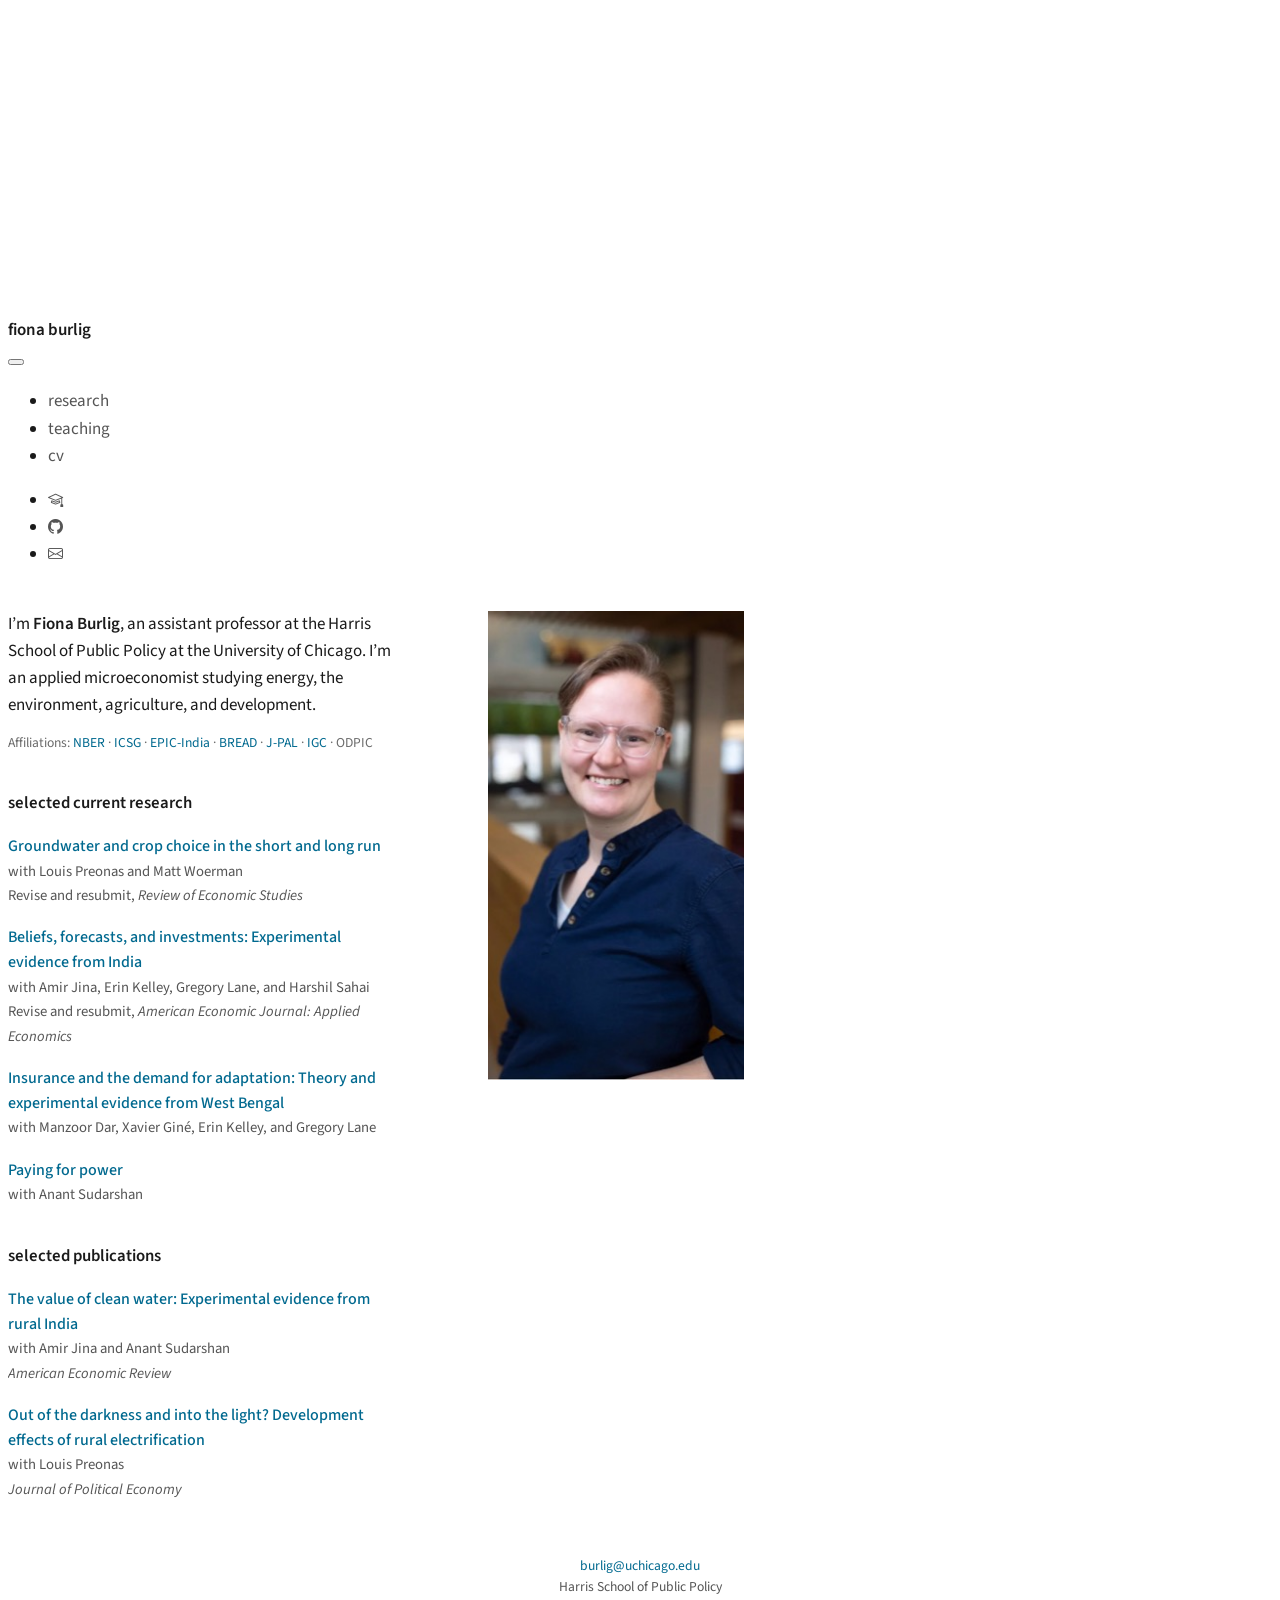
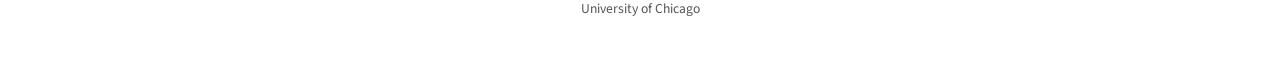
==== index.html @ f117a6cc "deploy: 55935562f91e60b789e64c464b46cfae5d90df68" ====
<!DOCTYPE html>
<html xmlns="http://www.w3.org/1999/xhtml" lang="en" xml:lang="en"><head>

<meta charset="utf-8">
<meta name="generator" content="quarto-1.10.18">

<meta name="viewport" content="width=device-width, initial-scale=1.0, user-scalable=yes">


<title>fiona burlig</title>
<style>
/* Default styles provided by pandoc.
** See https://pandoc.org/MANUAL.html#variables-for-html for config info.
*/
span.smallcaps{font-variant: small-caps;}
div.columns{display: flex; gap: 1.5em;}
div.column{flex: auto;}
@media screen {
div.columns{gap: min(4vw, 1.5em);}
div.column{overflow-x: auto;}
}
div.hanging-indent{margin-left: 1.5em; text-indent: -1.5em;}
ul.task-list{list-style: none;}
ul.task-list li input[type="checkbox"] {
  width: 0.8em;
  margin: 0 0.8em 0.2em -1em; /* quarto-specific, see https://github.com/quarto-dev/quarto-cli/issues/4556 */ 
  vertical-align: middle;
}
</style>


<script src="site_libs/quarto-nav/quarto-nav.js"></script>
<script src="site_libs/quarto-nav/headroom.min.js"></script>
<link href="./favicon.png" rel="icon" type="image/png">
<script src="site_libs/clipboard/clipboard.min.js"></script>
<script src="site_libs/quarto-html/quarto.js" type="module"></script>
<script src="site_libs/quarto-html/tabsets/tabsets.js" type="module"></script>
<script src="site_libs/quarto-html/popper.min.js"></script>
<script src="site_libs/quarto-html/tippy.umd.min.js"></script>
<link href="site_libs/quarto-html/tippy.css" rel="stylesheet">
<link href="site_libs/quarto-html/quarto-syntax-highlighting-64a204ab8560d761af7679ceaba22944.css" rel="stylesheet" id="quarto-text-highlighting-styles">
<script src="site_libs/bootstrap/bootstrap.min.js"></script>
<link href="site_libs/bootstrap/bootstrap-icons.css" rel="stylesheet">
<link href="site_libs/bootstrap/bootstrap-e3adbaa939bcd423dddc8c8a834270b4.min.css" rel="stylesheet" append-hash="true" id="quarto-bootstrap" data-mode="light">
<script id="quarto-search-options" type="application/json">{
  "language": {
    "search-no-results-text": "No results",
    "search-matching-documents-text": "matching documents",
    "search-copy-link-title": "Copy link to search",
    "search-hide-matches-text": "Hide additional matches",
    "search-more-match-text": "more match in this document",
    "search-more-matches-text": "more matches in this document",
    "search-clear-button-title": "Clear",
    "search-text-placeholder": "",
    "search-detached-cancel-button-title": "Cancel",
    "search-submit-button-title": "Submit",
    "search-label": "Search"
  }
}</script>
<meta name="format-detection" content="telephone=no">


<link rel="stylesheet" href="styles.css">
<meta property="og:title" content="– fiona burlig">
<meta property="og:image" content="https://fionaburlig.com/headshot.jpg">
<meta property="og:site_name" content="fiona burlig">
<meta property="og:image:alt" content="Fiona Burlig">
</head>

<body class="nav-fixed fullcontent quarto-light">

<div id="quarto-search-results"></div>
  <header id="quarto-header" class="headroom fixed-top">
    <nav class="navbar navbar-expand-lg " data-bs-theme="dark">
      <div class="navbar-container container-fluid">
      <div class="navbar-brand-container mx-auto">
    <a class="navbar-brand" href="./index.html">
    <span class="navbar-title">fiona burlig</span>
    </a>
  </div>
          <button class="navbar-toggler" type="button" data-bs-toggle="collapse" data-bs-target="#navbarCollapse" aria-controls="navbarCollapse" role="menu" aria-expanded="false" aria-label="Toggle navigation" onclick="if (window.quartoToggleHeadroom) { window.quartoToggleHeadroom(); }">
  <span class="navbar-toggler-icon"></span>
</button>
          <div class="collapse navbar-collapse" id="navbarCollapse">
            <ul class="navbar-nav navbar-nav-scroll me-auto">
  <li class="nav-item">
    <a class="nav-link" href="./research.html"> 
<span class="menu-text">research</span></a>
  </li>  
  <li class="nav-item">
    <a class="nav-link" href="./teaching.html"> 
<span class="menu-text">teaching</span></a>
  </li>  
  <li class="nav-item">
    <a class="nav-link" href="./cv.pdf"> 
<span class="menu-text">cv</span></a>
  </li>  
</ul>
            <ul class="navbar-nav navbar-nav-scroll ms-auto">
  <li class="nav-item compact">
    <a class="nav-link" href="https://scholar.google.com/citations?user=73OXPLsAAAAJ"> <i class="bi bi-mortarboard" role="img" aria-label="Google Scholar">
</i> 
<span class="menu-text"></span></a>
  </li>  
  <li class="nav-item compact">
    <a class="nav-link" href="https://github.com/fburlig"> <i class="bi bi-github" role="img" aria-label="GitHub">
</i> 
<span class="menu-text"></span></a>
  </li>  
  <li class="nav-item compact">
    <a class="nav-link" href="mailto:burlig@uchicago.edu"> <i class="bi bi-envelope" role="img" aria-label="Email">
</i> 
<span class="menu-text"></span></a>
  </li>  
</ul>
          </div> <!-- /navcollapse -->
            <div class="quarto-navbar-tools">
</div>
      </div> <!-- /container-fluid -->
    </nav>
</header>
<!-- content -->
<div id="quarto-content" class="quarto-container page-columns page-rows-contents page-layout-article page-navbar">
<!-- sidebar -->
<!-- margin-sidebar -->
    
<!-- main -->
<main class="content" id="quarto-document-content"><header id="title-block-header" class="quarto-title-block"></header>




<div class="columns">
<div class="column" style="width:56%;">
<p>I’m <strong>Fiona Burlig</strong>, an assistant professor at the Harris School of Public Policy at the University of Chicago. I’m an applied microeconomist studying energy, the environment, agriculture, and development.</p>
<p class="affil">
Affiliations: <a href="https://www.nber.org/people/fiona_burlig">NBER</a> · <a href="https://climate.uchicago.edu/people/fiona-burlig/">ICSG</a> · <a href="https://epic.uchicago.in/people/fiona-burlig/">EPIC-India</a> · <a href="https://www.ibread.org/who-we-are">BREAD</a> · <a href="https://www.povertyactionlab.org/person/burlig">J-PAL</a> · <a href="https://www.theigc.org/people/fiona-burlig">IGC</a> · ODPIC
</p>
<section id="selected-current-research" class="level3">
<h3 data-anchor-id="selected-current-research">selected current research</h3>
<div class="feat">
<p><span class="ftitle"><a href="s/20260203_BPW_groundwater_with_appx.pdf">Groundwater and crop choice in the short and long run</a></span><br> <span class="meta">with Louis Preonas and Matt Woerman</span><br> <span class="meta">Revise and resubmit, <em>Review of Economic Studies</em></span></p>
</div>
<div class="feat">
<p><span class="ftitle"><a href="s/20260403_BJKLS_forecasts.pdf">Beliefs, forecasts, and investments: Experimental evidence from India</a></span><br> <span class="meta">with Amir Jina, Erin Kelley, Gregory Lane, and Harshil Sahai</span><br> <span class="meta">Revise and resubmit, <em>American Economic Journal: Applied Economics</em></span></p>
</div>
<div class="feat">
<p><span class="ftitle"><a href="s/20260610_BDGKL_InsureAdapt.pdf">Insurance and the demand for adaptation: Theory and experimental evidence from West Bengal</a></span><br> <span class="meta">with Manzoor Dar, Xavier Giné, Erin Kelley, and Gregory Lane</span></p>
</div>
<div class="feat">
<p><span class="ftitle"><a href="s/20260616_BS_PayingForPower.pdf">Paying for power</a></span><br> <span class="meta">with Anant Sudarshan</span></p>
</div>
</section>
<section id="selected-publications" class="level3">
<h3 data-anchor-id="selected-publications">selected publications</h3>
<div class="feat">
<p><span class="ftitle"><a href="s/BJS_IndiaWater_Published_with_appx.pdf">The value of clean water: Experimental evidence from rural India</a></span><br> <span class="meta">with Amir Jina and Anant Sudarshan</span><br> <span class="meta"><em>American Economic Review</em></span></p>
</div>
<div class="feat">
<p><span class="ftitle"><a href="s/Burlig_Preonas_RGGVY_published_with_appx.pdf">Out of the darkness and into the light? Development effects of rural electrification</a></span><br> <span class="meta">with Louis Preonas</span><br> <span class="meta"><em>Journal of Political Economy</em></span></p>
</div>
</section>
</div><div class="column" style="width:5%;">

</div><div class="column headshot" style="width:39%;">
<p><img src="headshot.jpg" class="img-fluid" alt="Fiona Burlig"></p>
</div>
</div>



</main> <!-- /main -->
<script>document.querySelectorAll('a[href$=".pdf"]').forEach(a=>{a.target="_blank";a.rel="noopener"});</script>
<script id="quarto-html-after-body" type="application/javascript">
  window.document.addEventListener("DOMContentLoaded", function (event) {
    const isCodeAnnotation = (el) => {
      for (const clz of el.classList) {
        if (clz.startsWith('code-annotation-')) {                     
          return true;
        }
      }
      return false;
    }
    const onCopySuccess = function(e) {
      // button target
      const button = e.trigger;
      // don't keep focus
      button.blur();
      // flash "checked"
      button.classList.add('code-copy-button-checked');
      var currentTitle = button.getAttribute("title");
      button.setAttribute("title", "Copied!");
      let tooltip;
      if (window.bootstrap) {
        button.setAttribute("data-bs-toggle", "tooltip");
        button.setAttribute("data-bs-placement", "left");
        button.setAttribute("data-bs-title", "Copied!");
        tooltip = new bootstrap.Tooltip(button, 
          { trigger: "manual", 
            customClass: "code-copy-button-tooltip",
            offset: [0, -8]});
        tooltip.show();    
      }
      setTimeout(function() {
        if (tooltip) {
          tooltip.hide();
          button.removeAttribute("data-bs-title");
          button.removeAttribute("data-bs-toggle");
          button.removeAttribute("data-bs-placement");
        }
        button.setAttribute("title", currentTitle);
        button.classList.remove('code-copy-button-checked');
      }, 1000);
      // clear code selection
      e.clearSelection();
    }
    const getTextToCopy = function(trigger) {
      const outerScaffold = trigger.parentElement.cloneNode(true);
      const codeEl = outerScaffold.querySelector('code');
      for (const childEl of codeEl.children) {
        if (isCodeAnnotation(childEl)) {
          childEl.remove();
        }
      }
      return codeEl.innerText;
    }
    const clipboard = new window.ClipboardJS('.code-copy-button:not([data-in-quarto-modal])', {
      text: getTextToCopy
    });
    clipboard.on('success', onCopySuccess);
    if (window.document.getElementById('quarto-embedded-source-code-modal')) {
      const clipboardModal = new window.ClipboardJS('.code-copy-button[data-in-quarto-modal]', {
        text: getTextToCopy,
        container: window.document.getElementById('quarto-embedded-source-code-modal')
      });
      clipboardModal.on('success', onCopySuccess);
    }
      var localhostRegex = new RegExp(/^(?:http|https):\/\/localhost\:?[0-9]*\//);
      var mailtoRegex = new RegExp(/^mailto:/);
        var filterRegex = new RegExp("https:\/\/fionaburlig\.com");
      var isInternal = (href) => {
          return filterRegex.test(href) || localhostRegex.test(href) || mailtoRegex.test(href);
      }
      // Inspect non-navigation links and adorn them if external
     var links = window.document.querySelectorAll('a[href]:not(.nav-link):not(.navbar-brand):not(.toc-action):not(.sidebar-link):not(.sidebar-item-toggle):not(.pagination-link):not(.no-external):not([aria-hidden]):not(.dropdown-item):not(.quarto-navigation-tool):not(.about-link)');
      for (var i=0; i<links.length; i++) {
        const link = links[i];
        if (!isInternal(link.href)) {
          // undo the damage that might have been done by quarto-nav.js in the case of
          // links that we want to consider external
          if (link.dataset.originalHref !== undefined) {
            link.href = link.dataset.originalHref;
          }
        }
      }
    function tippyHover(el, contentFn, onTriggerFn, onUntriggerFn) {
      const config = {
        allowHTML: true,
        maxWidth: 500,
        delay: 100,
        arrow: false,
        appendTo: function(el) {
            return el.parentElement;
        },
        interactive: true,
        interactiveBorder: 10,
        theme: 'quarto',
        placement: 'bottom-start',
      };
      if (contentFn) {
        config.content = contentFn;
      }
      if (onTriggerFn) {
        config.onTrigger = onTriggerFn;
      }
      if (onUntriggerFn) {
        config.onUntrigger = onUntriggerFn;
      }
      window.tippy(el, config); 
    }
    const noterefs = window.document.querySelectorAll('a[role="doc-noteref"]');
    for (var i=0; i<noterefs.length; i++) {
      const ref = noterefs[i];
      tippyHover(ref, function() {
        // use id or data attribute instead here
        let href = ref.getAttribute('data-footnote-href') || ref.getAttribute('href');
        try { href = new URL(href).hash; } catch {}
        const id = href.replace(/^#\/?/, "");
        const note = window.document.getElementById(id);
        if (note) {
          return note.innerHTML;
        } else {
          return "";
        }
      });
    }
    const xrefs = window.document.querySelectorAll('a.quarto-xref');
    const processXRef = (id, note) => {
      // Strip column container classes
      const stripColumnClz = (el) => {
        el.classList.remove("page-full", "page-columns");
        if (el.children) {
          for (const child of el.children) {
            stripColumnClz(child);
          }
        }
      }
      stripColumnClz(note)
      if (id === null || id.startsWith('sec-')) {
        // Special case sections, only their first couple elements
        const container = document.createElement("div");
        if (note.children && note.children.length > 2) {
          container.appendChild(note.children[0].cloneNode(true));
          for (let i = 1; i < note.children.length; i++) {
            const child = note.children[i];
            if (child.tagName === "P" && child.innerText === "") {
              continue;
            } else {
              container.appendChild(child.cloneNode(true));
              break;
            }
          }
          if (window.Quarto?.typesetMath) {
            window.Quarto.typesetMath(container);
          }
          return container.innerHTML
        } else {
          if (window.Quarto?.typesetMath) {
            window.Quarto.typesetMath(note);
          }
          return note.innerHTML;
        }
      } else {
        // Remove any anchor links if they are present
        const anchorLink = note.querySelector('a.anchorjs-link');
        if (anchorLink) {
          anchorLink.remove();
        }
        if (window.Quarto?.typesetMath) {
          window.Quarto.typesetMath(note);
        }
        if (note.classList.contains("callout")) {
          return note.outerHTML;
        } else {
          return note.innerHTML;
        }
      }
    }
    for (var i=0; i<xrefs.length; i++) {
      const xref = xrefs[i];
      tippyHover(xref, undefined, function(instance) {
        instance.disable();
        let url = xref.getAttribute('href');
        let hash = undefined; 
        if (url.startsWith('#')) {
          hash = url;
        } else {
          try { hash = new URL(url).hash; } catch {}
        }
        if (hash) {
          const id = hash.replace(/^#\/?/, "");
          const note = window.document.getElementById(id);
          if (note !== null) {
            try {
              const html = processXRef(id, note.cloneNode(true));
              instance.setContent(html);
            } finally {
              instance.enable();
              instance.show();
            }
          } else {
            // See if we can fetch this
            fetch(url.split('#')[0])
            .then(res => res.text())
            .then(html => {
              const parser = new DOMParser();
              const htmlDoc = parser.parseFromString(html, "text/html");
              const note = htmlDoc.getElementById(id);
              if (note !== null) {
                const html = processXRef(id, note);
                instance.setContent(html);
              } 
            }).finally(() => {
              instance.enable();
              instance.show();
            });
          }
        } else {
          // See if we can fetch a full url (with no hash to target)
          // This is a special case and we should probably do some content thinning / targeting
          fetch(url)
          .then(res => res.text())
          .then(html => {
            const parser = new DOMParser();
            const htmlDoc = parser.parseFromString(html, "text/html");
            const note = htmlDoc.querySelector('main.content');
            if (note !== null) {
              // This should only happen for chapter cross references
              // (since there is no id in the URL)
              // remove the first header
              if (note.children.length > 0 && note.children[0].tagName === "HEADER") {
                note.children[0].remove();
              }
              const html = processXRef(null, note);
              instance.setContent(html);
            } 
          }).finally(() => {
            instance.enable();
            instance.show();
          });
        }
      }, function(instance) {
      });
    }
        let selectedAnnoteEl;
        const selectorForAnnotation = ( cell, annotation) => {
          let cellAttr = 'data-code-cell="' + cell + '"';
          let lineAttr = 'data-code-annotation="' +  annotation + '"';
          const selector = 'span[' + cellAttr + '][' + lineAttr + ']';
          return selector;
        }
        const selectCodeLines = (annoteEl) => {
          const doc = window.document;
          const targetCell = annoteEl.getAttribute("data-target-cell");
          const targetAnnotation = annoteEl.getAttribute("data-target-annotation");
          const annoteSpan = window.document.querySelector(selectorForAnnotation(targetCell, targetAnnotation));
          const lines = annoteSpan.getAttribute("data-code-lines").split(",");
          const lineIds = lines.map((line) => {
            return targetCell + "-" + line;
          })
          let top = null;
          let height = null;
          let parent = null;
          if (lineIds.length > 0) {
              //compute the position of the single el (top and bottom and make a div)
              const el = window.document.getElementById(lineIds[0]);
              top = el.offsetTop;
              height = el.offsetHeight;
              parent = el.parentElement.parentElement;
            if (lineIds.length > 1) {
              const lastEl = window.document.getElementById(lineIds[lineIds.length - 1]);
              const bottom = lastEl.offsetTop + lastEl.offsetHeight;
              height = bottom - top;
            }
            if (top !== null && height !== null && parent !== null) {
              // cook up a div (if necessary) and position it 
              let div = window.document.getElementById("code-annotation-line-highlight");
              if (div === null) {
                div = window.document.createElement("div");
                div.setAttribute("id", "code-annotation-line-highlight");
                div.style.position = 'absolute';
                parent.appendChild(div);
              }
              div.style.top = top - 2 + "px";
              div.style.height = height + 4 + "px";
              div.style.left = 0;
              let gutterDiv = window.document.getElementById("code-annotation-line-highlight-gutter");
              if (gutterDiv === null) {
                gutterDiv = window.document.createElement("div");
                gutterDiv.setAttribute("id", "code-annotation-line-highlight-gutter");
                gutterDiv.style.position = 'absolute';
                const codeCell = window.document.getElementById(targetCell);
                const gutter = codeCell.querySelector('.code-annotation-gutter');
                gutter.appendChild(gutterDiv);
              }
              gutterDiv.style.top = top - 2 + "px";
              gutterDiv.style.height = height + 4 + "px";
            }
            selectedAnnoteEl = annoteEl;
          }
        };
        const unselectCodeLines = () => {
          const elementsIds = ["code-annotation-line-highlight", "code-annotation-line-highlight-gutter"];
          elementsIds.forEach((elId) => {
            const div = window.document.getElementById(elId);
            if (div) {
              div.remove();
            }
          });
          selectedAnnoteEl = undefined;
        };
          // Handle positioning of the toggle
      window.addEventListener(
        "resize",
        throttle(() => {
          elRect = undefined;
          if (selectedAnnoteEl) {
            selectCodeLines(selectedAnnoteEl);
          }
        }, 10)
      );
      function throttle(fn, ms) {
      let throttle = false;
      let timer;
        return (...args) => {
          if(!throttle) { // first call gets through
              fn.apply(this, args);
              throttle = true;
          } else { // all the others get throttled
              if(timer) clearTimeout(timer); // cancel #2
              timer = setTimeout(() => {
                fn.apply(this, args);
                timer = throttle = false;
              }, ms);
          }
        };
      }
        // Attach click handler to the DT
        const annoteDls = window.document.querySelectorAll('dt[data-target-cell]');
        for (const annoteDlNode of annoteDls) {
          annoteDlNode.addEventListener('click', (event) => {
            const clickedEl = event.target;
            if (clickedEl !== selectedAnnoteEl) {
              unselectCodeLines();
              const activeEl = window.document.querySelector('dt[data-target-cell].code-annotation-active');
              if (activeEl) {
                activeEl.classList.remove('code-annotation-active');
              }
              selectCodeLines(clickedEl);
              clickedEl.classList.add('code-annotation-active');
            } else {
              // Unselect the line
              unselectCodeLines();
              clickedEl.classList.remove('code-annotation-active');
            }
          });
        }
    const findCites = (el) => {
      const parentEl = el.parentElement;
      if (parentEl) {
        const cites = parentEl.dataset.cites;
        if (cites) {
          return {
            el,
            cites: cites.split(' ')
          };
        } else {
          return findCites(el.parentElement)
        }
      } else {
        return undefined;
      }
    };
    var bibliorefs = window.document.querySelectorAll('a[role="doc-biblioref"]');
    for (var i=0; i<bibliorefs.length; i++) {
      const ref = bibliorefs[i];
      const citeInfo = findCites(ref);
      if (citeInfo) {
        tippyHover(citeInfo.el, function() {
          var popup = window.document.createElement('div');
          citeInfo.cites.forEach(function(cite) {
            var citeDiv = window.document.createElement('div');
            citeDiv.classList.add('hanging-indent');
            citeDiv.classList.add('csl-entry');
            var biblioDiv = window.document.getElementById('ref-' + cite);
            if (biblioDiv) {
              citeDiv.innerHTML = biblioDiv.innerHTML;
            }
            popup.appendChild(citeDiv);
          });
          return popup.innerHTML;
        });
      }
    }
  });
  </script>
</div> <!-- /content -->
<footer class="footer">
  <div class="nav-footer">
    <div class="nav-footer-left">
      &nbsp;
    </div>   
    <div class="nav-footer-center">
<p><a href="mailto:burlig@uchicago.edu">burlig@uchicago.edu</a><br>Harris School of Public Policy<br>University of Chicago</p>
</div>
    <div class="nav-footer-right">
      &nbsp;
    </div>
  </div>
</footer>




</body></html>
---- site_libs/quarto-html/tippy.css ----
.tippy-box[data-animation=fade][data-state=hidden]{opacity:0}[data-tippy-root]{max-width:calc(100vw - 10px)}.tippy-box{position:relative;background-color:#333;color:#fff;border-radius:4px;font-size:14px;line-height:1.4;white-space:normal;outline:0;transition-property:transform,visibility,opacity}.tippy-box[data-placement^=top]>.tippy-arrow{bottom:0}.tippy-box[data-placement^=top]>.tippy-arrow:before{bottom:-7px;left:0;border-width:8px 8px 0;border-top-color:initial;transform-origin:center top}.tippy-box[data-placement^=bottom]>.tippy-arrow{top:0}.tippy-box[data-placement^=bottom]>.tippy-arrow:before{top:-7px;left:0;border-width:0 8px 8px;border-bottom-color:initial;transform-origin:center bottom}.tippy-box[data-placement^=left]>.tippy-arrow{right:0}.tippy-box[data-placement^=left]>.tippy-arrow:before{border-width:8px 0 8px 8px;border-left-color:initial;right:-7px;transform-origin:center left}.tippy-box[data-placement^=right]>.tippy-arrow{left:0}.tippy-box[data-placement^=right]>.tippy-arrow:before{left:-7px;border-width:8px 8px 8px 0;border-right-color:initial;transform-origin:center right}.tippy-box[data-inertia][data-state=visible]{transition-timing-function:cubic-bezier(.54,1.5,.38,1.11)}.tippy-arrow{width:16px;height:16px;color:#333}.tippy-arrow:before{content:"";position:absolute;border-color:transparent;border-style:solid}.tippy-content{position:relative;padding:5px 9px;z-index:1}
---- site_libs/quarto-html/quarto-syntax-highlighting-64a204ab8560d761af7679ceaba22944.css ----
/* quarto syntax highlight colors */
:root {
  --quarto-hl-ot-color: #003B4F;
  --quarto-hl-at-color: #657422;
  --quarto-hl-ss-color: #20794D;
  --quarto-hl-an-color: #5E5E5E;
  --quarto-hl-fu-color: #4758AB;
  --quarto-hl-st-color: #20794D;
  --quarto-hl-cf-color: #003B4F;
  --quarto-hl-op-color: #5E5E5E;
  --quarto-hl-er-color: #AD0000;
  --quarto-hl-bn-color: #AD0000;
  --quarto-hl-al-color: #AD0000;
  --quarto-hl-va-color: #111111;
  --quarto-hl-bu-color: inherit;
  --quarto-hl-ex-color: inherit;
  --quarto-hl-pp-color: #AD0000;
  --quarto-hl-in-color: #5E5E5E;
  --quarto-hl-vs-color: #20794D;
  --quarto-hl-wa-color: #5E5E5E;
  --quarto-hl-do-color: #5E5E5E;
  --quarto-hl-im-color: #00769E;
  --quarto-hl-ch-color: #20794D;
  --quarto-hl-dt-color: #AD0000;
  --quarto-hl-fl-color: #AD0000;
  --quarto-hl-co-color: #5E5E5E;
  --quarto-hl-cv-color: #5E5E5E;
  --quarto-hl-cn-color: #8f5902;
  --quarto-hl-sc-color: #5E5E5E;
  --quarto-hl-dv-color: #AD0000;
  --quarto-hl-kw-color: #003B4F;
}

/* other quarto variables */
:root {
  --quarto-font-monospace: SFMono-Regular, Menlo, Monaco, Consolas, "Liberation Mono", "Courier New", monospace;
}

/* syntax highlight based on Pandoc's rules */
pre > code.sourceCode > span {
  color: #003B4F;
}

code.sourceCode > span {
  color: #003B4F;
}

div.sourceCode,
div.sourceCode pre.sourceCode {
  color: #003B4F;
}

/* Normal */
code span {
  color: #003B4F;
}

/* Alert */
code span.al {
  color: #AD0000;
  font-style: inherit;
}

/* Annotation */
code span.an {
  color: #5E5E5E;
  font-style: inherit;
}

/* Attribute */
code span.at {
  color: #657422;
  font-style: inherit;
}

/* BaseN */
code span.bn {
  color: #AD0000;
  font-style: inherit;
}

/* BuiltIn */
code span.bu {
  font-style: inherit;
}

/* ControlFlow */
code span.cf {
  color: #003B4F;
  font-weight: bold;
  font-style: inherit;
}

/* Char */
code span.ch {
  color: #20794D;
  font-style: inherit;
}

/* Constant */
code span.cn {
  color: #8f5902;
  font-style: inherit;
}

/* Comment */
code span.co {
  color: #5E5E5E;
  font-style: inherit;
}

/* CommentVar */
code span.cv {
  color: #5E5E5E;
  font-style: italic;
}

/* Documentation */
code span.do {
  color: #5E5E5E;
  font-style: italic;
}

/* DataType */
code span.dt {
  color: #AD0000;
  font-style: inherit;
}

/* DecVal */
code span.dv {
  color: #AD0000;
  font-style: inherit;
}

/* Error */
code span.er {
  color: #AD0000;
  font-style: inherit;
}

/* Extension */
code span.ex {
  font-style: inherit;
}

/* Float */
code span.fl {
  color: #AD0000;
  font-style: inherit;
}

/* Function */
code span.fu {
  color: #4758AB;
  font-style: inherit;
}

/* Import */
code span.im {
  color: #00769E;
  font-style: inherit;
}

/* Information */
code span.in {
  color: #5E5E5E;
  font-style: inherit;
}

/* Keyword */
code span.kw {
  color: #003B4F;
  font-weight: bold;
  font-style: inherit;
}

/* Operator */
code span.op {
  color: #5E5E5E;
  font-style: inherit;
}

/* Other */
code span.ot {
  color: #003B4F;
  font-style: inherit;
}

/* Preprocessor */
code span.pp {
  color: #AD0000;
  font-style: inherit;
}

/* SpecialChar */
code span.sc {
  color: #5E5E5E;
  font-style: inherit;
}

/* SpecialString */
code span.ss {
  color: #20794D;
  font-style: inherit;
}

/* String */
code span.st {
  color: #20794D;
  font-style: inherit;
}

/* Variable */
code span.va {
  color: #111111;
  font-style: inherit;
}

/* VerbatimString */
code span.vs {
  color: #20794D;
  font-style: inherit;
}

/* Warning */
code span.wa {
  color: #5E5E5E;
  font-style: italic;
}

.prevent-inlining {
  content: "</";
}

/*# sourceMappingURL=9d8d5bb603a83b8298b89080a598c93b.css.map */
---- styles.css ----
@import url(https://fonts.googleapis.com/css2?family=Source+Sans+3:ital,wght@0,400;0,500;0,600;1,400&display=swap);

/* Navbar */
.navbar { background: #fff; padding-top: 1rem; padding-bottom: .5rem; }
.navbar .navbar-brand { color: #1a1a1a; font-weight: 600; }
.navbar a { color: #555; }
.navbar a:hover { color: #00698f; }
.navbar-nav .nav-link.active { color: #1a1a1a; }
.navbar .bi { font-size: .95rem; }

/* Type */
body { font-family: 'Source Sans 3', sans-serif; font-weight: 400; font-size: 17px; color: #1a1a1a; line-height: 1.6; }
strong { font-weight: 600; }
h1, h2, h3 { font-family: 'Source Sans 3', sans-serif; font-weight: 600; color: #1a1a1a; }
h3 { font-size: 1.05rem; margin-top: 2.25rem; }
h2 { font-size: 1.1rem; margin-top: 2.75rem; margin-bottom: 1.25rem; border: none; }
.quarto-title h1.title { font-size: 1.35rem; font-weight: 600; margin-bottom: 1.5rem; }
a { color: #00698f; text-decoration: none; }
a:hover { text-decoration: underline; }

/* Layout */
#quarto-content main.content { max-width: 46rem; }
.headshot img { width: 100%; max-width: 16rem; display: block; margin-left: auto; }
.headshot figcaption { display: none; }

/* Papers */
.feat { margin-bottom: 1.1rem; line-height: 1.45; }
.ftitle { font-size: 1rem; font-weight: 500; }
.affil { color: #6b6b6b; font-size: .85rem; margin: -.25rem 0 1.5rem; }
.affil a { color: #00698f; }
.paper { margin-bottom: 2.25rem; }
.ptitle { font-size: 1.1rem; font-weight: 500; }
.meta { color: #555; font-size: .92rem; }
.links { color: #555; font-size: .9rem; margin-top: .15rem; }
.footnote { margin-top: 2rem; font-size: .85rem; }
sup { font-size: .7em; }

/* Archived course pages */
.archive-note { color: #555; font-size: .92rem; margin-bottom: 1.75rem; }
ul.papers { list-style: none; padding-left: 0; }

/* Footer */
.nav-footer { color: #555; font-size: .85rem; line-height: 1.6; text-align: center; }

/* Mobile: stack the homepage columns, circular headshot on top */
@media (max-width: 767px) {
  div.columns { display: flex !important; flex-direction: column; }
  .columns .column { display: block; width: 100% !important; }
  .columns .column.headshot { order: -1; }
  .headshot img { width: 9rem; height: 9rem; max-width: none; object-fit: cover; object-position: top; border-radius: 50%; margin: .5rem auto 1.75rem; }
  body { font-size: 16px; }
  .feat { margin-bottom: 1.4rem; }
  .quarto-title h1.title { text-align: center; }
}
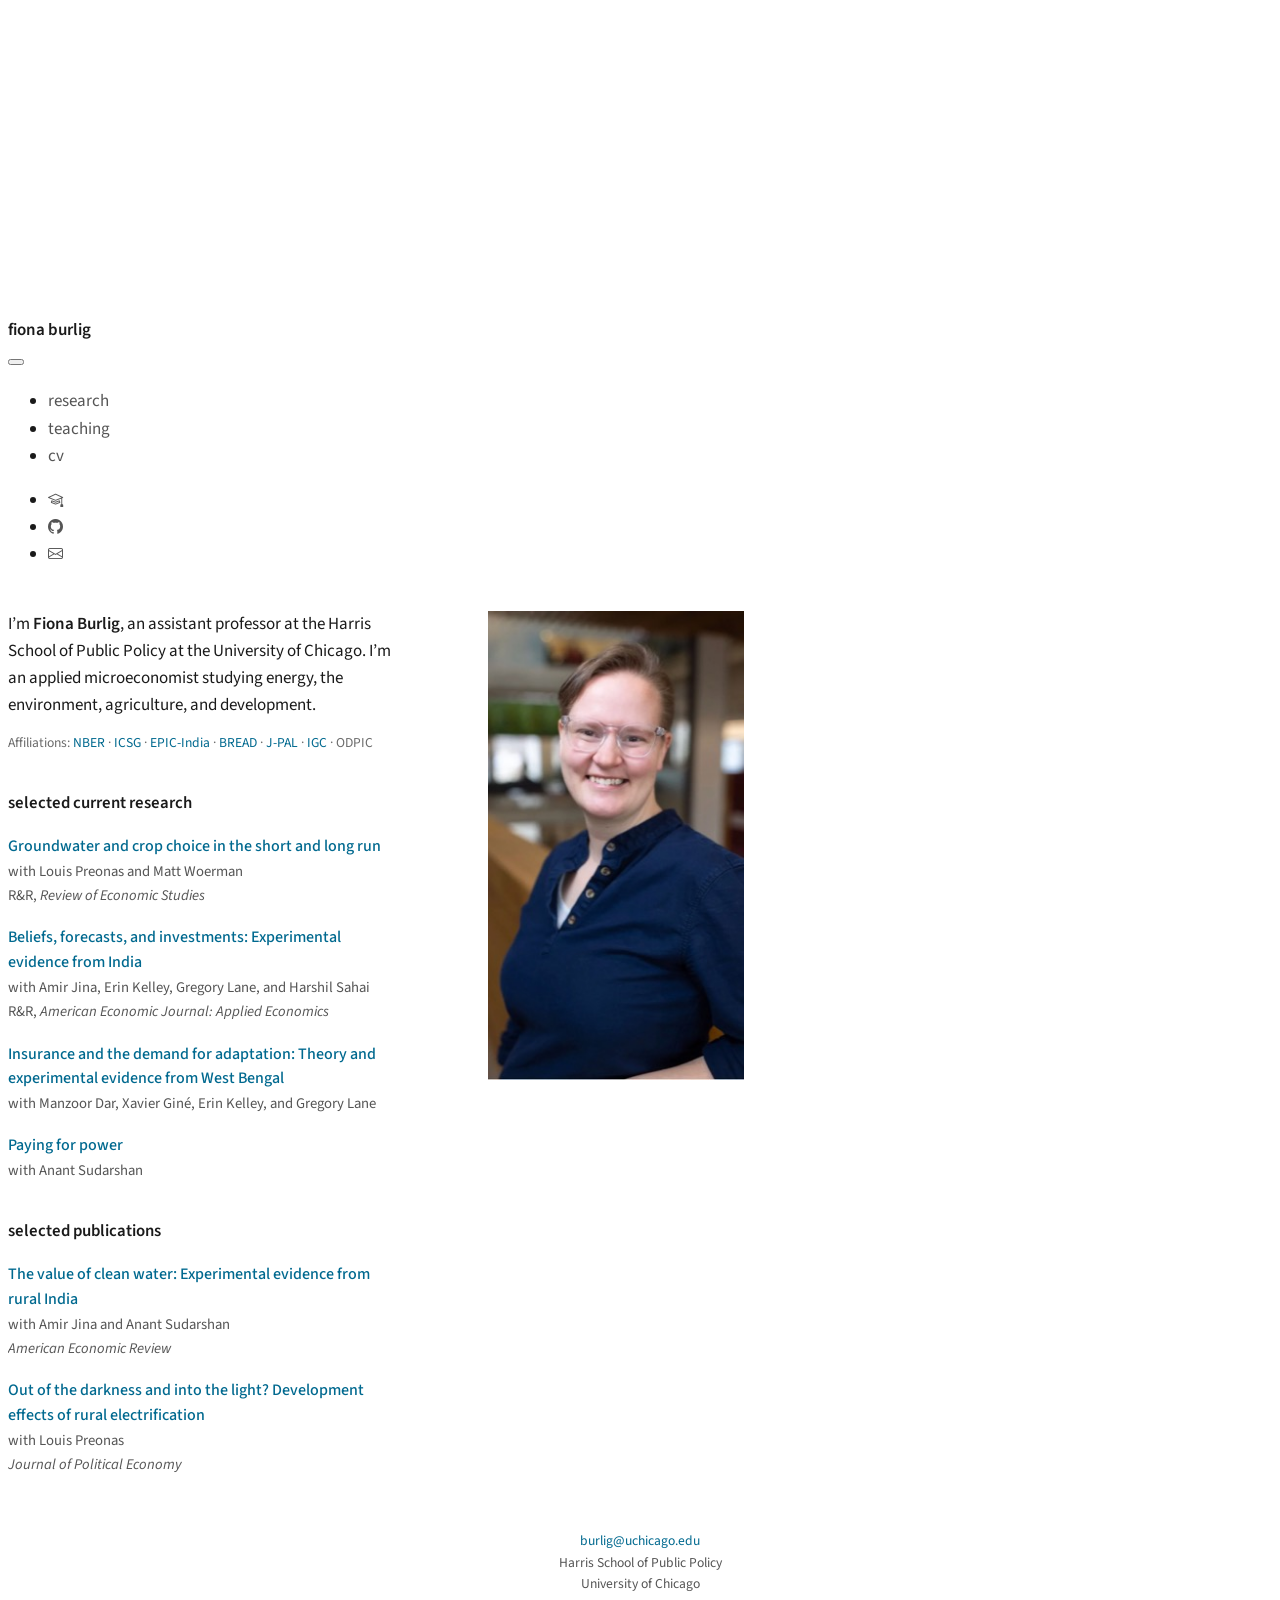
==== commit 50f7de8c: "deploy: 38d73f65c8bd52f5347ceb02eb526a6ddf288841" ====
--- a/index.html
+++ b/index.html
@@ -139,10 +139,10 @@
 <section id="selected-current-research" class="level3">
 <h3 data-anchor-id="selected-current-research">selected current research</h3>
 <div class="feat">
-<p><span class="ftitle"><a href="s/20260203_BPW_groundwater_with_appx.pdf">Groundwater and crop choice in the short and long run</a></span><br> <span class="meta">with Louis Preonas and Matt Woerman</span><br> <span class="meta">Revise and resubmit, <em>Review of Economic Studies</em></span></p>
+<p><span class="ftitle"><a href="s/20260203_BPW_groundwater_with_appx.pdf">Groundwater and crop choice in the short and long run</a></span><br> <span class="meta">with Louis Preonas and Matt Woerman</span><br> <span class="meta">R&amp;R, <em>Review of Economic Studies</em></span></p>
 </div>
 <div class="feat">
-<p><span class="ftitle"><a href="s/20260403_BJKLS_forecasts.pdf">Beliefs, forecasts, and investments: Experimental evidence from India</a></span><br> <span class="meta">with Amir Jina, Erin Kelley, Gregory Lane, and Harshil Sahai</span><br> <span class="meta">Revise and resubmit, <em>American Economic Journal: Applied Economics</em></span></p>
+<p><span class="ftitle"><a href="s/20260403_BJKLS_forecasts.pdf">Beliefs, forecasts, and investments: Experimental evidence from India</a></span><br> <span class="meta">with Amir Jina, Erin Kelley, Gregory Lane, and Harshil Sahai</span><br> <span class="meta">R&amp;R, <em>American Economic Journal: Applied Economics</em></span></p>
 </div>
 <div class="feat">
 <p><span class="ftitle"><a href="s/20260610_BDGKL_InsureAdapt.pdf">Insurance and the demand for adaptation: Theory and experimental evidence from West Bengal</a></span><br> <span class="meta">with Manzoor Dar, Xavier Giné, Erin Kelley, and Gregory Lane</span></p>
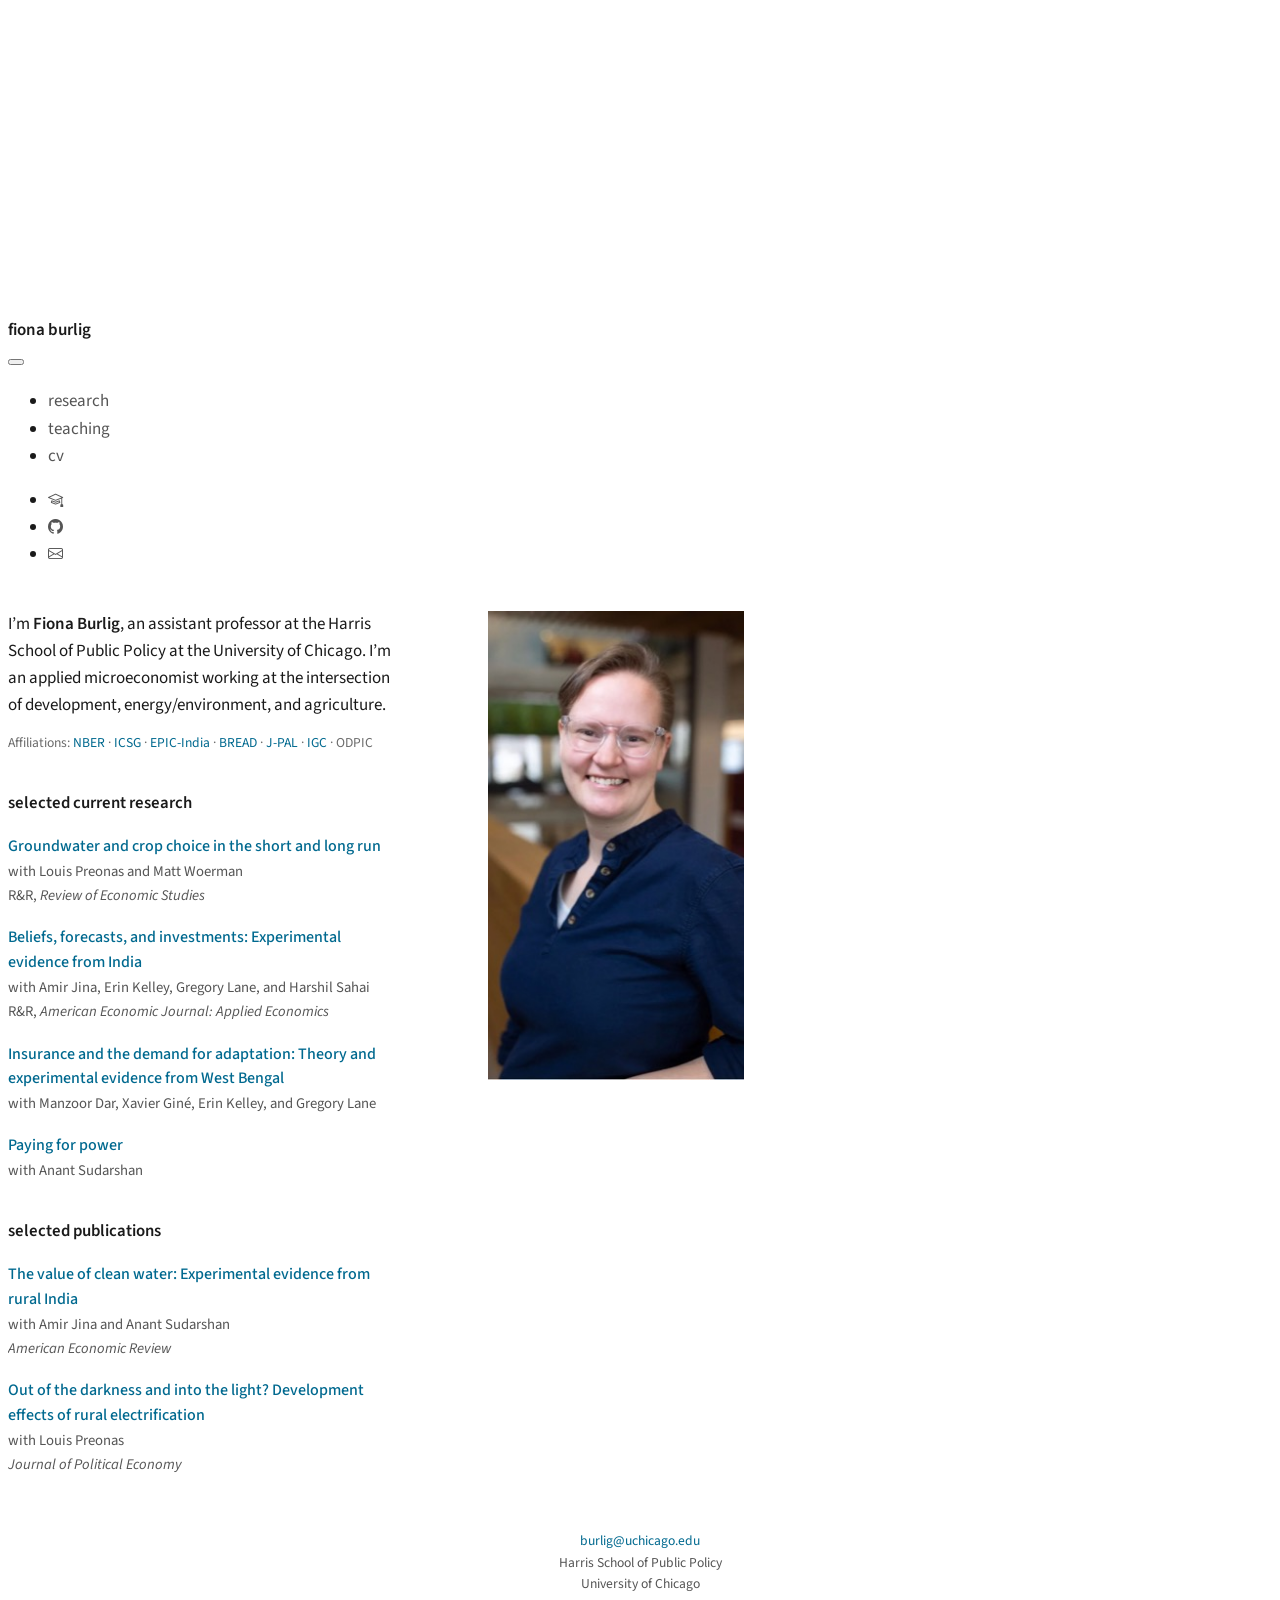
==== commit ef87e923: "deploy: 3a2bc08676137b0906a4dbda5a79d982560c34be" ====
--- a/index.html
+++ b/index.html
@@ -132,7 +132,7 @@
 
 <div class="columns">
 <div class="column" style="width:56%;">
-<p>I’m <strong>Fiona Burlig</strong>, an assistant professor at the Harris School of Public Policy at the University of Chicago. I’m an applied microeconomist studying energy, the environment, agriculture, and development.</p>
+<p>I’m <strong>Fiona Burlig</strong>, an assistant professor at the Harris School of Public Policy at the University of Chicago. I’m an applied microeconomist working at the intersection of development, energy/environment, and agriculture.</p>
 <p class="affil">
 Affiliations: <a href="https://www.nber.org/people/fiona_burlig">NBER</a> · <a href="https://climate.uchicago.edu/people/fiona-burlig/">ICSG</a> · <a href="https://epic.uchicago.in/people/fiona-burlig/">EPIC-India</a> · <a href="https://www.ibread.org/who-we-are">BREAD</a> · <a href="https://www.povertyactionlab.org/person/burlig">J-PAL</a> · <a href="https://www.theigc.org/people/fiona-burlig">IGC</a> · ODPIC
 </p>
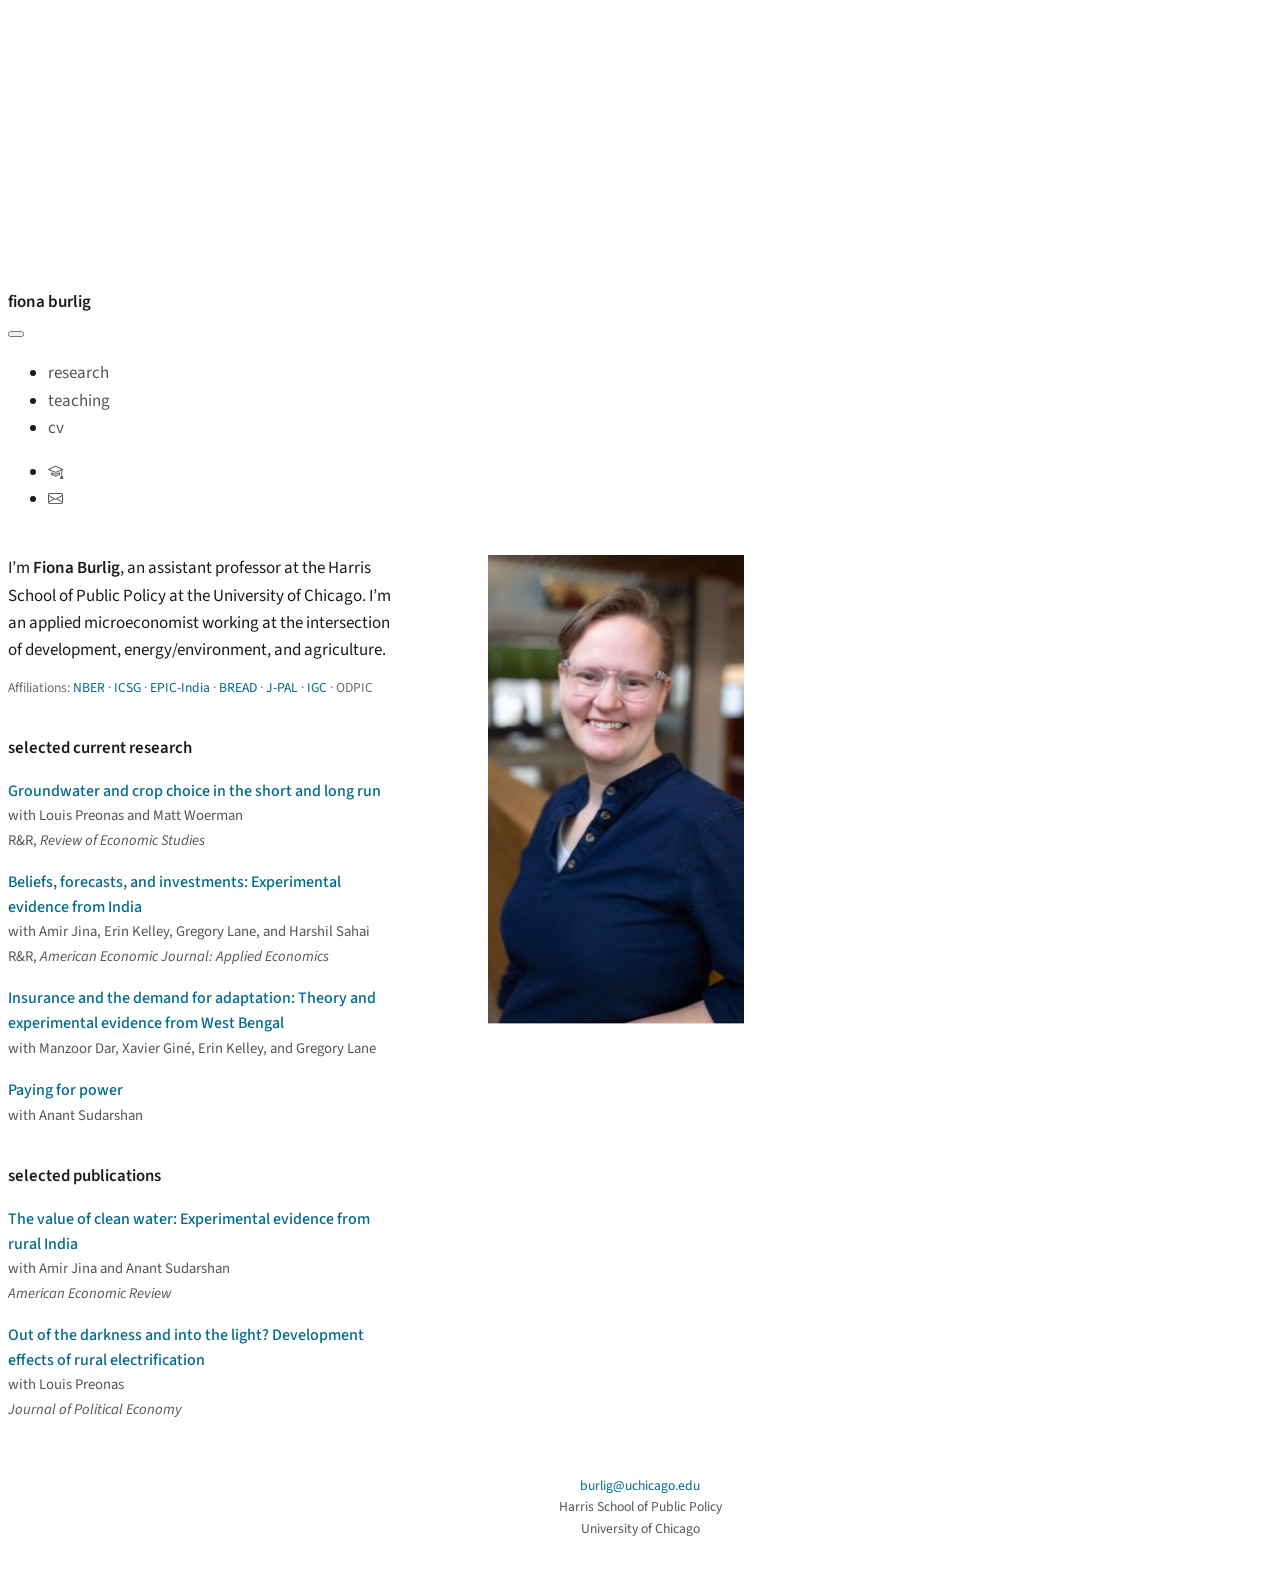
==== commit 3f9ef205: "deploy: f48519d89847c778b13aef358dead7dc24337a7f" ====
--- a/index.html
+++ b/index.html
@@ -103,11 +103,6 @@
 <span class="menu-text"></span></a>
   </li>  
   <li class="nav-item compact">
-    <a class="nav-link" href="https://github.com/fburlig"> <i class="bi bi-github" role="img" aria-label="GitHub">
-</i> 
-<span class="menu-text"></span></a>
-  </li>  
-  <li class="nav-item compact">
     <a class="nav-link" href="mailto:burlig@uchicago.edu"> <i class="bi bi-envelope" role="img" aria-label="Email">
 </i> 
 <span class="menu-text"></span></a>
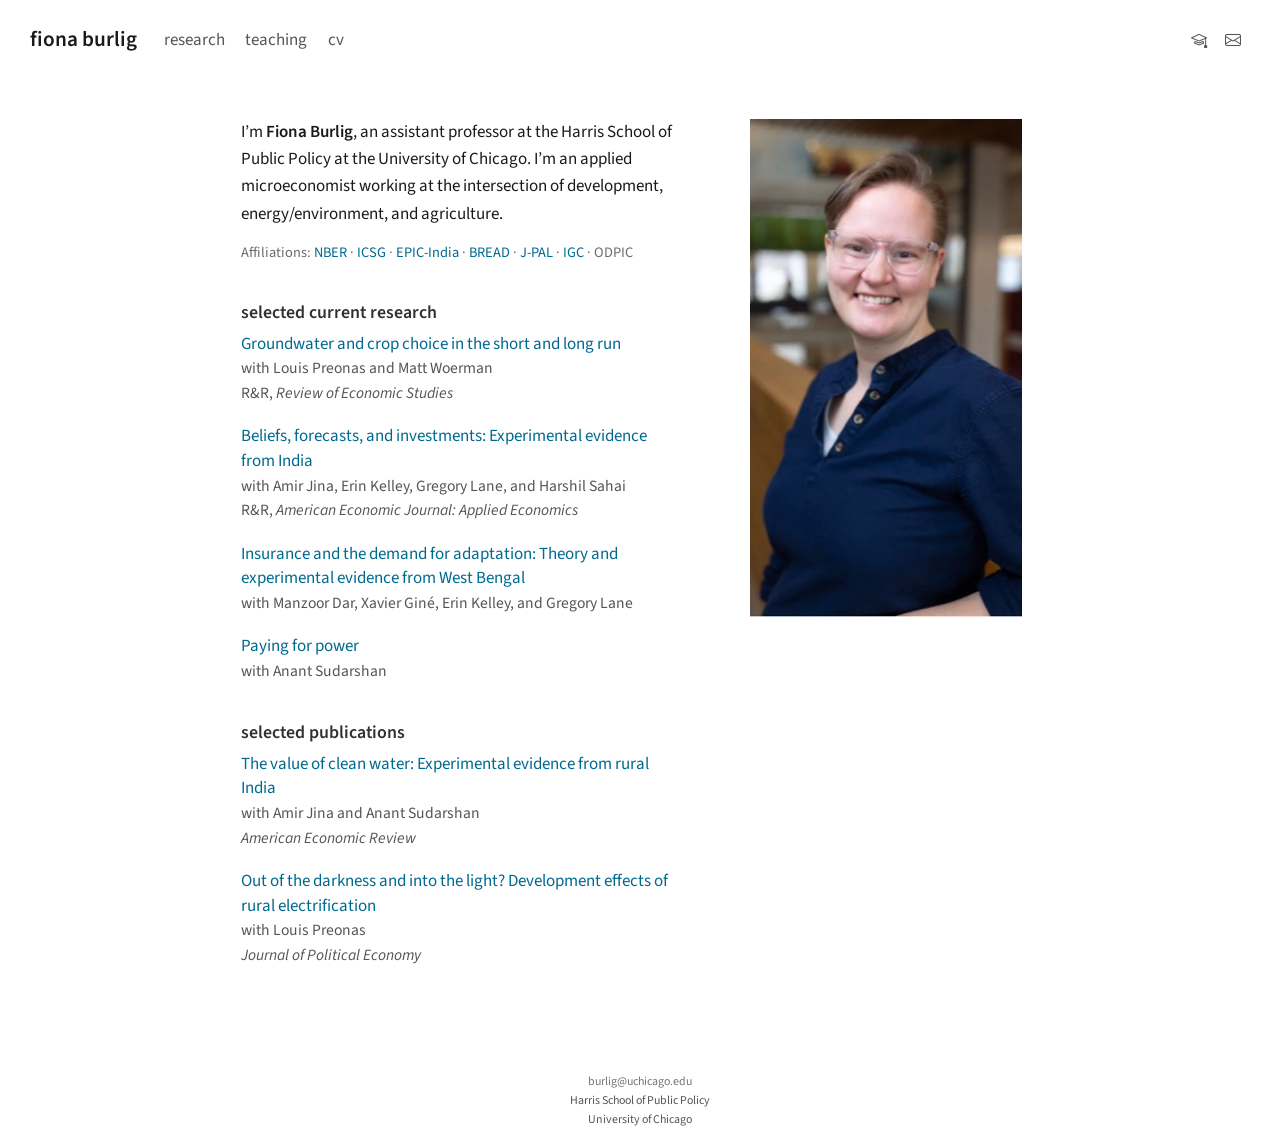
==== commit b1d73718: "deploy: c73ad8c839687a4c8eccaa9ca9e9745c190ed195" ====
--- a/index.html
+++ b/index.html
@@ -2,7 +2,7 @@
 <html xmlns="http://www.w3.org/1999/xhtml" lang="en" xml:lang="en"><head>
 
 <meta charset="utf-8">
-<meta name="generator" content="quarto-1.10.18">
+<meta name="generator" content="quarto-1.11.9">
 
 <meta name="viewport" content="width=device-width, initial-scale=1.0, user-scalable=yes">
 
@@ -35,13 +35,14 @@
 <script src="site_libs/clipboard/clipboard.min.js"></script>
 <script src="site_libs/quarto-html/quarto.js" type="module"></script>
 <script src="site_libs/quarto-html/tabsets/tabsets.js" type="module"></script>
+<script src="site_libs/quarto-html/scrollable-regions/scrollable-regions.js" type="module"></script>
 <script src="site_libs/quarto-html/popper.min.js"></script>
 <script src="site_libs/quarto-html/tippy.umd.min.js"></script>
 <link href="site_libs/quarto-html/tippy.css" rel="stylesheet">
-<link href="site_libs/quarto-html/quarto-syntax-highlighting-64a204ab8560d761af7679ceaba22944.css" rel="stylesheet" id="quarto-text-highlighting-styles">
+<link href="site_libs/quarto-html/quarto-syntax-highlighting-63b5708e65d6cd79cd7618c58d0c21e7.css" rel="stylesheet" id="quarto-text-highlighting-styles">
 <script src="site_libs/bootstrap/bootstrap.min.js"></script>
 <link href="site_libs/bootstrap/bootstrap-icons.css" rel="stylesheet">
-<link href="site_libs/bootstrap/bootstrap-e3adbaa939bcd423dddc8c8a834270b4.min.css" rel="stylesheet" append-hash="true" id="quarto-bootstrap" data-mode="light">
+<link href="site_libs/bootstrap/bootstrap-f35a81a4717690815b2013502477d714.min.css" rel="stylesheet" append-hash="true" id="quarto-bootstrap" data-mode="light">
 <script id="quarto-search-options" type="application/json">{
   "language": {
     "search-no-results-text": "No results",
@@ -65,20 +66,22 @@
 <meta property="og:image" content="https://fionaburlig.com/headshot.jpg">
 <meta property="og:site_name" content="fiona burlig">
 <meta property="og:image:alt" content="Fiona Burlig">
+<meta property="og:image:height" content="480">
+<meta property="og:image:width" content="262">
 </head>
 
-<body class="nav-fixed fullcontent quarto-light">
+<body class="nav-fixed fullcontent quarto-light"><a id="quarto-skip-link" class="visually-hidden-focusable" href="#quarto-document-content">Skip to main content</a>
 
 <div id="quarto-search-results"></div>
   <header id="quarto-header" class="headroom fixed-top">
-    <nav class="navbar navbar-expand-lg " data-bs-theme="dark">
+    <nav class="navbar navbar-expand-lg " data-bs-theme="dark" aria-label="Site">
       <div class="navbar-container container-fluid">
       <div class="navbar-brand-container mx-auto">
     <a class="navbar-brand" href="./index.html">
     <span class="navbar-title">fiona burlig</span>
     </a>
   </div>
-          <button class="navbar-toggler" type="button" data-bs-toggle="collapse" data-bs-target="#navbarCollapse" aria-controls="navbarCollapse" role="menu" aria-expanded="false" aria-label="Toggle navigation" onclick="if (window.quartoToggleHeadroom) { window.quartoToggleHeadroom(); }">
+          <button class="navbar-toggler" type="button" data-bs-toggle="collapse" data-bs-target="#navbarCollapse" aria-controls="navbarCollapse" aria-expanded="false" aria-label="Toggle navigation" onclick="if (window.quartoToggleHeadroom) { window.quartoToggleHeadroom(); }">
   <span class="navbar-toggler-icon"></span>
 </button>
           <div class="collapse navbar-collapse" id="navbarCollapse">
@@ -120,7 +123,7 @@
 <!-- margin-sidebar -->
     
 <!-- main -->
-<main class="content" id="quarto-document-content"><header id="title-block-header" class="quarto-title-block"></header>
+<main class="content" id="quarto-document-content" tabindex="-1"><header id="title-block-header" class="quarto-title-block"></header>
 
 
 
@@ -134,16 +137,16 @@
 <section id="selected-current-research" class="level3">
 <h3 data-anchor-id="selected-current-research">selected current research</h3>
 <div class="feat">
-<p><span class="ftitle"><a href="s/20260203_BPW_groundwater_with_appx.pdf">Groundwater and crop choice in the short and long run</a></span><br> <span class="meta">with Louis Preonas and Matt Woerman</span><br> <span class="meta">R&amp;R, <em>Review of Economic Studies</em></span></p>
+<p><span class="ftitle"><a href="papers/BPW_groundwater.pdf">Groundwater and crop choice in the short and long run</a></span><br> <span class="meta">with Louis Preonas and Matt Woerman</span><br> <span class="meta">R&amp;R, <em>Review of Economic Studies</em></span></p>
 </div>
 <div class="feat">
-<p><span class="ftitle"><a href="s/20260403_BJKLS_forecasts.pdf">Beliefs, forecasts, and investments: Experimental evidence from India</a></span><br> <span class="meta">with Amir Jina, Erin Kelley, Gregory Lane, and Harshil Sahai</span><br> <span class="meta">R&amp;R, <em>American Economic Journal: Applied Economics</em></span></p>
+<p><span class="ftitle"><a href="papers/BJKLS_forecasts.pdf">Beliefs, forecasts, and investments: Experimental evidence from India</a></span><br> <span class="meta">with Amir Jina, Erin Kelley, Gregory Lane, and Harshil Sahai</span><br> <span class="meta">R&amp;R, <em>American Economic Journal: Applied Economics</em></span></p>
 </div>
 <div class="feat">
-<p><span class="ftitle"><a href="s/20260610_BDGKL_InsureAdapt.pdf">Insurance and the demand for adaptation: Theory and experimental evidence from West Bengal</a></span><br> <span class="meta">with Manzoor Dar, Xavier Giné, Erin Kelley, and Gregory Lane</span></p>
+<p><span class="ftitle"><a href="papers/BDGKL_insurance.pdf">Insurance and the demand for adaptation: Theory and experimental evidence from West Bengal</a></span><br> <span class="meta">with Manzoor Dar, Xavier Giné, Erin Kelley, and Gregory Lane</span></p>
 </div>
 <div class="feat">
-<p><span class="ftitle"><a href="s/20260616_BS_PayingForPower.pdf">Paying for power</a></span><br> <span class="meta">with Anant Sudarshan</span></p>
+<p><span class="ftitle"><a href="papers/BS_payingforpower.pdf">Paying for power</a></span><br> <span class="meta">with Anant Sudarshan</span></p>
 </div>
 </section>
 <section id="selected-publications" class="level3">
@@ -237,7 +240,8 @@
           return filterRegex.test(href) || localhostRegex.test(href) || mailtoRegex.test(href);
       }
       // Inspect non-navigation links and adorn them if external
-     var links = window.document.querySelectorAll('a[href]:not(.nav-link):not(.navbar-brand):not(.toc-action):not(.sidebar-link):not(.sidebar-item-toggle):not(.pagination-link):not(.no-external):not([aria-hidden]):not(.dropdown-item):not(.quarto-navigation-tool):not(.about-link)');
+      window.quartoDecorateExternalLinks = function (root) {
+     var links = (root || window.document).querySelectorAll('a[href]:not(.nav-link):not(.navbar-brand):not(.toc-action):not(.sidebar-link):not(.sidebar-item-toggle):not(.pagination-link):not(.no-external):not([aria-hidden]):not(.dropdown-item):not(.quarto-navigation-tool):not(.about-link)');
       for (var i=0; i<links.length; i++) {
         const link = links[i];
         if (!isInternal(link.href)) {
@@ -246,8 +250,69 @@
           if (link.dataset.originalHref !== undefined) {
             link.href = link.dataset.originalHref;
           }
-        }
-      }
+          if (!link.classList.contains('no-external-icon')) {
+          }
+        }
+      }
+      };
+      window.quartoDecorateExternalLinks(window.document);
+    // Esc closes the popup (WCAG 1.4.13) and focus leaving both trigger and
+    // popup closes it (WCAG 2.4.11); tippy handles neither for interactive popups.
+    const hideOnEscAndFocusOut = {
+      name: 'hideOnEscAndFocusOut',
+      defaultValue: true,
+      fn(instance) {
+        const dismiss = () => {
+          // A show scheduled by the trigger delay would otherwise reopen it
+          instance.clearDelayTimeouts();
+          instance.hide();
+        };
+        const onKeyDown = (event) => {
+          if (event.key !== 'Escape') {
+            return;
+          }
+          // Keep Esc from also reaching page handlers (e.g. reveal.js overview),
+          // except an open reveal.js slide menu, which Esc should close too.
+          // The menu handles keys only when its keyboard option is on.
+          const menuHandlesEsc = window.Reveal?.getPlugin?.('menu')?.isOpen() &&
+            window.Reveal.getConfig().menu?.keyboard !== false;
+          if (!menuHandlesEsc) {
+            event.stopPropagation();
+          }
+          if (instance.popper.contains(window.document.activeElement)) {
+            // Disabled while refocusing so the focus trigger does not reopen it
+            instance.disable();
+            instance.reference.focus();
+            instance.enable();
+          }
+          dismiss();
+        };
+        const onFocusOut = (event) => {
+          const target = event.relatedTarget;
+          if (target && !instance.reference.contains(target) &&
+              !instance.popper.contains(target)) {
+            dismiss();
+          }
+        };
+        // On the trigger too: a click trigger (code-annotations: select) has no
+        // blur handling. Attached for the instance's lifetime so leaving the
+        // trigger also cancels a show still pending on the trigger delay.
+        instance.reference.addEventListener('focusout', onFocusOut);
+        return {
+          onShow() {
+            window.document.addEventListener('keydown', onKeyDown, true);
+            instance.popper.addEventListener('focusout', onFocusOut);
+          },
+          onHide() {
+            window.document.removeEventListener('keydown', onKeyDown, true);
+            instance.popper.removeEventListener('focusout', onFocusOut);
+          },
+          onDestroy() {
+            instance.reference.removeEventListener('focusout', onFocusOut);
+          },
+        };
+      },
+    };
     function tippyHover(el, contentFn, onTriggerFn, onUntriggerFn) {
       const config = {
         allowHTML: true,
@@ -261,6 +326,7 @@
         interactiveBorder: 10,
         theme: 'quarto',
         placement: 'bottom-start',
+        plugins: [hideOnEscAndFocusOut],
       };
       if (contentFn) {
         config.content = contentFn;
@@ -423,44 +489,54 @@
           const lineIds = lines.map((line) => {
             return targetCell + "-" + line;
           })
-          let top = null;
-          let height = null;
-          let parent = null;
+          // Each band is positioned against its own containing block, which is
+          // not the offsetParent of the lines, so place it from client rects.
+          const placeBand = (band, firstEl, lastEl, codeBlock) => {
+            const container = band.offsetParent;
+            if (container === null) {
+              return;
+            }
+            const containerRect = container.getBoundingClientRect();
+            // Reveal.js scales slides with a transform, so convert client
+            // pixels back to the CSS pixels of the container.
+            const scale = containerRect.height / container.offsetHeight || 1;
+            const firstRect = firstEl.getBoundingClientRect();
+            const lastRect = lastEl.getBoundingClientRect();
+            const top = (firstRect.top - containerRect.top) / scale - container.clientTop + container.scrollTop;
+            const height = (lastRect.bottom - firstRect.top) / scale;
+            band.style.top = top - 2 + "px";
+            band.style.height = height + 4 + "px";
+            if (codeBlock) {
+              // Without the copy button wrapper, the containing block is wider
+              // than the code block, so span the code block explicitly.
+              const blockRect = codeBlock.getBoundingClientRect();
+              band.style.left = (blockRect.left - containerRect.left) / scale - container.clientLeft + container.scrollLeft + "px";
+              band.style.width = blockRect.width / scale + "px";
+            }
+          };
           if (lineIds.length > 0) {
-              //compute the position of the single el (top and bottom and make a div)
-              const el = window.document.getElementById(lineIds[0]);
-              top = el.offsetTop;
-              height = el.offsetHeight;
-              parent = el.parentElement.parentElement;
-            if (lineIds.length > 1) {
-              const lastEl = window.document.getElementById(lineIds[lineIds.length - 1]);
-              const bottom = lastEl.offsetTop + lastEl.offsetHeight;
-              height = bottom - top;
-            }
-            if (top !== null && height !== null && parent !== null) {
-              // cook up a div (if necessary) and position it 
-              let div = window.document.getElementById("code-annotation-line-highlight");
-              if (div === null) {
-                div = window.document.createElement("div");
-                div.setAttribute("id", "code-annotation-line-highlight");
-                div.style.position = 'absolute';
-                parent.appendChild(div);
-              }
-              div.style.top = top - 2 + "px";
-              div.style.height = height + 4 + "px";
-              div.style.left = 0;
-              let gutterDiv = window.document.getElementById("code-annotation-line-highlight-gutter");
-              if (gutterDiv === null) {
-                gutterDiv = window.document.createElement("div");
-                gutterDiv.setAttribute("id", "code-annotation-line-highlight-gutter");
-                gutterDiv.style.position = 'absolute';
-                const codeCell = window.document.getElementById(targetCell);
-                const gutter = codeCell.querySelector('.code-annotation-gutter');
-                gutter.appendChild(gutterDiv);
-              }
-              gutterDiv.style.top = top - 2 + "px";
-              gutterDiv.style.height = height + 4 + "px";
-            }
+            const el = window.document.getElementById(lineIds[0]);
+            const lastEl = window.document.getElementById(lineIds[lineIds.length - 1]);
+            const parent = el.parentElement.parentElement;
+            // cook up a div (if necessary) and position it
+            let div = window.document.getElementById("code-annotation-line-highlight");
+            if (div === null) {
+              div = window.document.createElement("div");
+              div.setAttribute("id", "code-annotation-line-highlight");
+              div.style.position = 'absolute';
+              parent.appendChild(div);
+            }
+            placeBand(div, el, lastEl, parent.closest("div.sourceCode") || parent);
+            let gutterDiv = window.document.getElementById("code-annotation-line-highlight-gutter");
+            if (gutterDiv === null) {
+              gutterDiv = window.document.createElement("div");
+              gutterDiv.setAttribute("id", "code-annotation-line-highlight-gutter");
+              gutterDiv.style.position = 'absolute';
+              const codeCell = window.document.getElementById(targetCell);
+              const gutter = codeCell.querySelector('.code-annotation-gutter');
+              gutter.appendChild(gutterDiv);
+            }
+            placeBand(gutterDiv, el, lastEl);
             selectedAnnoteEl = annoteEl;
           }
         };
@@ -559,6 +635,9 @@
     }
   });
   </script>
+  <script type="application/javascript">
+  window.quartoScrollableRegionsLabels = {"code":"Scrollable code","output":"Scrollable output"};
+  </script>
 </div> <!-- /content -->
 <footer class="footer">
   <div class="nav-footer">
--- a/site_libs/quarto-html/quarto-syntax-highlighting-63b5708e65d6cd79cd7618c58d0c21e7.css
+++ b/site_libs/quarto-html/quarto-syntax-highlighting-63b5708e65d6cd79cd7618c58d0c21e7.css
@@ -0,0 +1,236 @@
+/* quarto syntax highlight colors */
+:root {
+  --quarto-hl-ot-color: #003B4F;
+  --quarto-hl-at-color: #657422;
+  --quarto-hl-ss-color: #20794D;
+  --quarto-hl-an-color: #5E5E5E;
+  --quarto-hl-fu-color: #4758AB;
+  --quarto-hl-st-color: #20794D;
+  --quarto-hl-cf-color: #003B4F;
+  --quarto-hl-op-color: #5E5E5E;
+  --quarto-hl-er-color: #AD0000;
+  --quarto-hl-bn-color: #AD0000;
+  --quarto-hl-al-color: #AD0000;
+  --quarto-hl-va-color: #111111;
+  --quarto-hl-bu-color: inherit;
+  --quarto-hl-ex-color: inherit;
+  --quarto-hl-pp-color: #AD0000;
+  --quarto-hl-in-color: #5E5E5E;
+  --quarto-hl-vs-color: #20794D;
+  --quarto-hl-wa-color: #5E5E5E;
+  --quarto-hl-do-color: #5E5E5E;
+  --quarto-hl-im-color: #00769E;
+  --quarto-hl-ch-color: #20794D;
+  --quarto-hl-dt-color: #AD0000;
+  --quarto-hl-fl-color: #AD0000;
+  --quarto-hl-co-color: #5E5E5E;
+  --quarto-hl-cv-color: #5E5E5E;
+  --quarto-hl-cn-color: #8f5902;
+  --quarto-hl-sc-color: #5E5E5E;
+  --quarto-hl-dv-color: #AD0000;
+  --quarto-hl-kw-color: #003B4F;
+}
+
+/* other quarto variables */
+:root {
+  --quarto-font-monospace: SFMono-Regular, Menlo, Monaco, Consolas, "Liberation Mono", "Courier New", monospace;
+}
+
+/* syntax highlight based on Pandoc's rules */
+pre > code.sourceCode > span {
+  color: #003B4F;
+}
+
+code.sourceCode > span {
+  color: #003B4F;
+}
+
+div.sourceCode,
+div.sourceCode pre.sourceCode {
+  color: #003B4F;
+}
+
+/* Normal */
+code span {
+  color: #003B4F;
+}
+
+/* Alert */
+code span.al {
+  color: #AD0000;
+  font-style: inherit;
+}
+
+/* Annotation */
+code span.an {
+  color: #5E5E5E;
+  font-style: inherit;
+}
+
+/* Attribute */
+code span.at {
+  color: #657422;
+  font-style: inherit;
+}
+
+/* BaseN */
+code span.bn {
+  color: #AD0000;
+  font-style: inherit;
+}
+
+/* BuiltIn */
+code span.bu {
+  font-style: inherit;
+}
+
+/* ControlFlow */
+code span.cf {
+  color: #003B4F;
+  font-weight: bold;
+  font-style: inherit;
+}
+
+/* Char */
+code span.ch {
+  color: #20794D;
+  font-style: inherit;
+}
+
+/* Constant */
+code span.cn {
+  color: #8f5902;
+  font-style: inherit;
+}
+
+/* Comment */
+code span.co {
+  color: #5E5E5E;
+  font-style: inherit;
+}
+
+/* CommentVar */
+code span.cv {
+  color: #5E5E5E;
+  font-style: italic;
+}
+
+/* Documentation */
+code span.do {
+  color: #5E5E5E;
+  font-style: italic;
+}
+
+/* DataType */
+code span.dt {
+  color: #AD0000;
+  font-style: inherit;
+}
+
+/* DecVal */
+code span.dv {
+  color: #AD0000;
+  font-style: inherit;
+}
+
+/* Error */
+code span.er {
+  color: #AD0000;
+  font-style: inherit;
+}
+
+/* Extension */
+code span.ex {
+  font-style: inherit;
+}
+
+/* Float */
+code span.fl {
+  color: #AD0000;
+  font-style: inherit;
+}
+
+/* Function */
+code span.fu {
+  color: #4758AB;
+  font-style: inherit;
+}
+
+/* Import */
+code span.im {
+  color: #00769E;
+  font-style: inherit;
+}
+
+/* Information */
+code span.in {
+  color: #5E5E5E;
+  font-style: inherit;
+}
+
+/* Keyword */
+code span.kw {
+  color: #003B4F;
+  font-weight: bold;
+  font-style: inherit;
+}
+
+/* Operator */
+code span.op {
+  color: #5E5E5E;
+  font-style: inherit;
+}
+
+/* Other */
+code span.ot {
+  color: #003B4F;
+  font-style: inherit;
+}
+
+/* Preprocessor */
+code span.pp {
+  color: #AD0000;
+  font-style: inherit;
+}
+
+/* SpecialChar */
+code span.sc {
+  color: #5E5E5E;
+  font-style: inherit;
+}
+
+/* SpecialString */
+code span.ss {
+  color: #20794D;
+  font-style: inherit;
+}
+
+/* String */
+code span.st {
+  color: #20794D;
+  font-style: inherit;
+}
+
+/* Variable */
+code span.va {
+  color: #111111;
+  font-style: inherit;
+}
+
+/* VerbatimString */
+code span.vs {
+  color: #20794D;
+  font-style: inherit;
+}
+
+/* Warning */
+code span.wa {
+  color: #5E5E5E;
+  font-style: italic;
+}
+
+.prevent-inlining {
+  content: "</";
+}
+
+/*# sourceMappingURL=054cc16b9e9817627be6994582d2ffb5.css.map */
